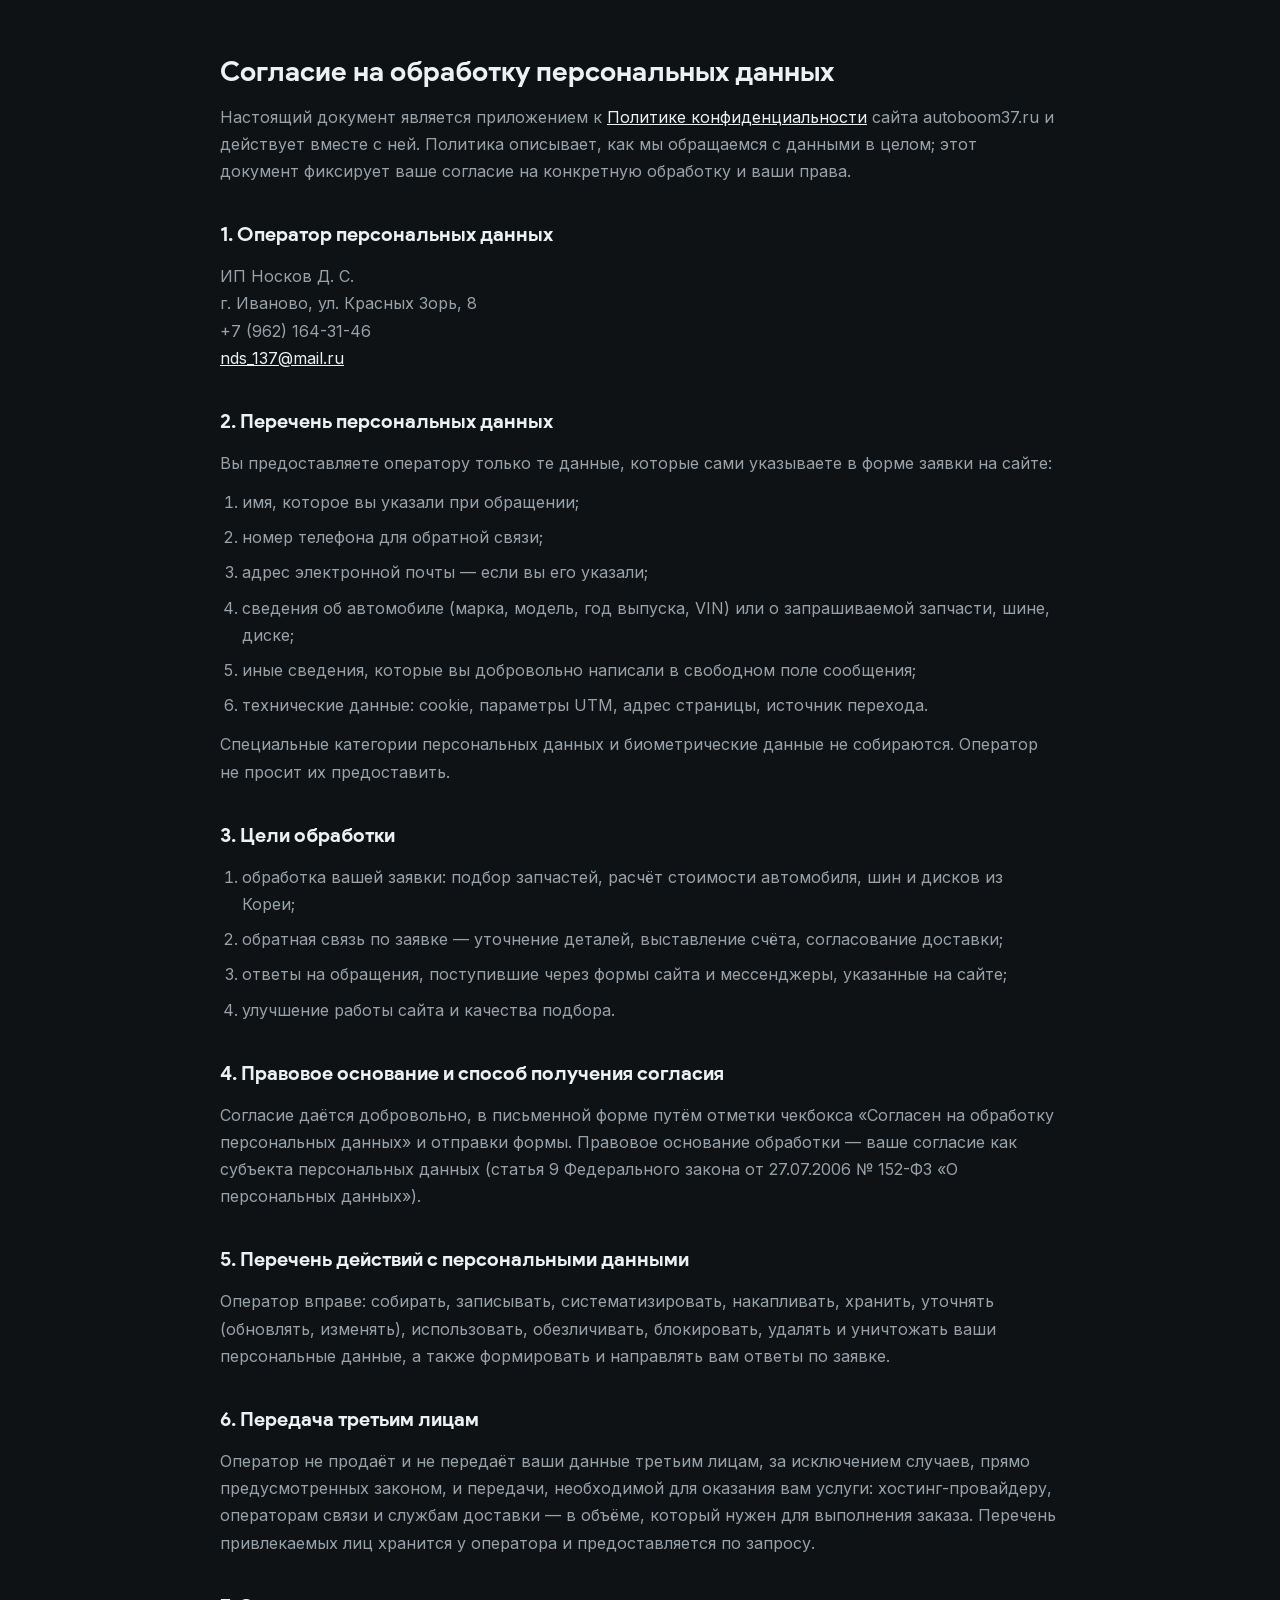
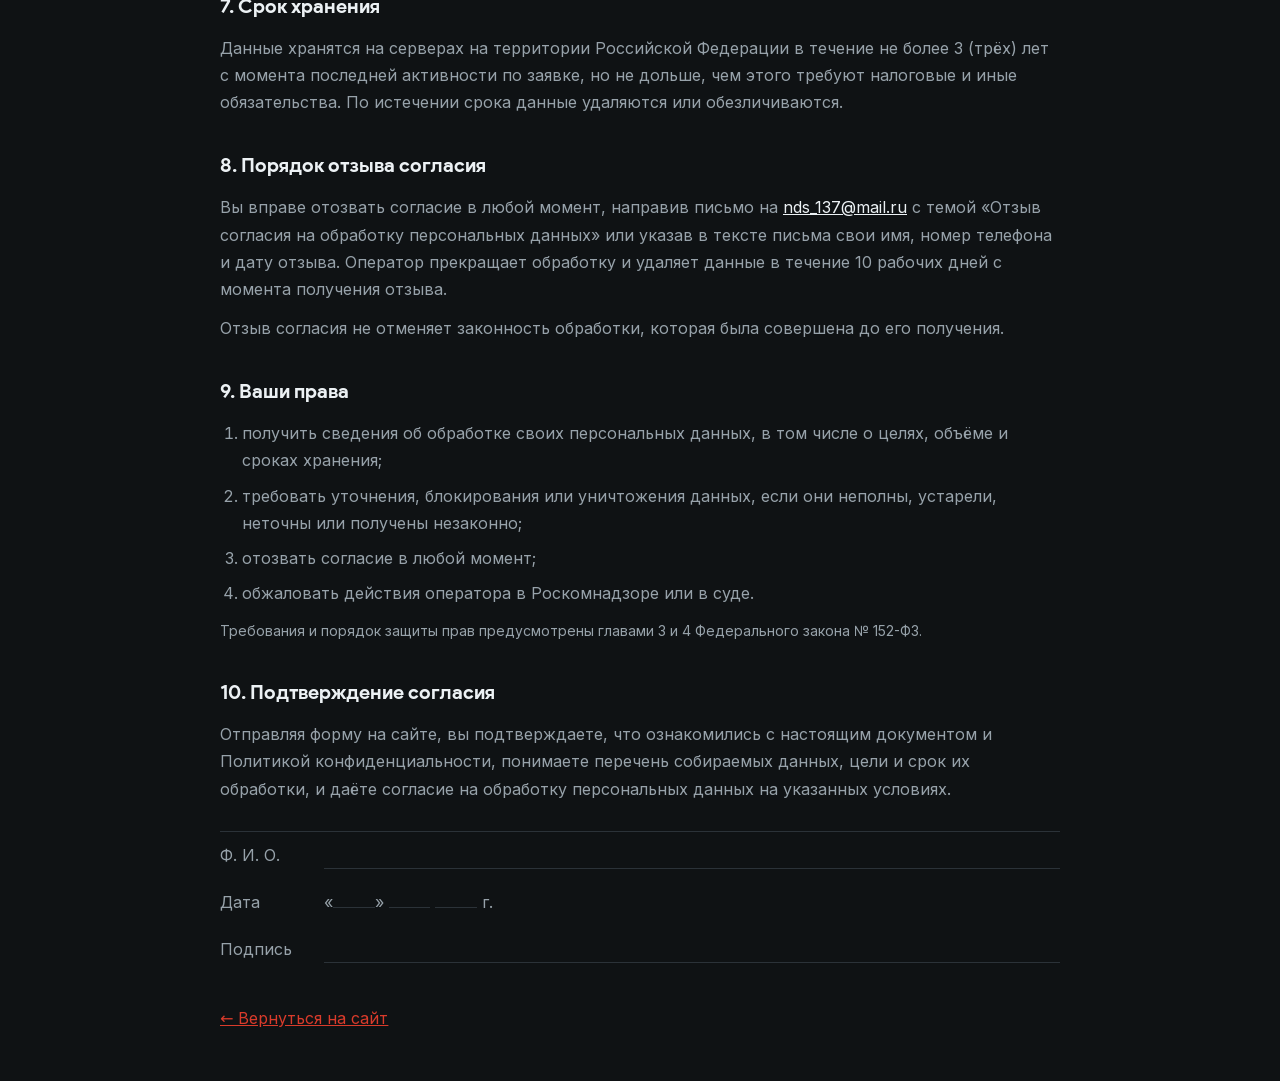
==== consent.html @ f0f8dd4e "Согласие на обработку данных — отдельная страница consent.html Раздел согласия в политике содержал о" ====
<!DOCTYPE html>
<html lang="ru">
<head>
<meta charset="utf-8">
<meta name="viewport" content="width=device-width, initial-scale=1">
<meta name="robots" content="noindex">
<title>Согласие на обработку персональных данных — АвтоБум</title>
<style>
  :root{--bg:#0F1214;--surface:#171B1F;--surface-2:#1F2429;--line:#2B3238;--text:#ECF1F4;--muted:#97A2AA;--accent:#D93B2B}
  *{box-sizing:border-box;margin:0;padding:0}
  body{font-family:Inter,system-ui,-apple-system,"Segoe UI",Roboto,sans-serif;background:var(--bg);color:var(--text);font-size:16px;line-height:1.7;padding:48px 20px}
  .wrap{max-width:840px;margin:0 auto}
  h1{font-family:'Google Sans',Inter,sans-serif;font-size:28px;margin-bottom:8px}
  h2{font-family:'Google Sans',Inter,sans-serif;font-size:20px;margin:32px 0 12px;color:var(--text)}
  p{color:var(--muted);margin-bottom:12px}
  address{font-style:normal;color:var(--muted);margin-bottom:12px}
  a{color:var(--text)}
  .back{display:inline-block;margin-top:32px;color:var(--accent)}
  ol{margin:0 0 12px;padding-left:22px}
  li{color:var(--muted);margin-bottom:8px}
  .sign{margin-top:28px;padding-top:16px;border-top:1px solid var(--line);color:var(--muted)}
  table.sign{border-collapse:collapse;width:100%;table-layout:fixed}
  .sign td{padding:10px 0;color:var(--muted);vertical-align:bottom;overflow-wrap:break-word}
  .sign td:first-child{width:104px;padding-right:12px;white-space:nowrap}
  .sign .line{display:block;height:22px;border-bottom:1px solid var(--line)}
  .sign .fill{display:inline-block;width:2.6em;border-bottom:1px solid var(--line)}
  .note{margin-top:8px;font-size:14px}
</style>
<link rel="stylesheet" href="assets/fonts/fonts.css">
<link rel="icon" type="image/png" sizes="32x32" href="assets/favicon/favicon-32.png">
<link rel="icon" type="image/png" sizes="180x180" href="assets/favicon/favicon-180.png">
</head>
<body>
<div class="wrap">
  <h1>Согласие на обработку персональных данных</h1>
  <p>Настоящий документ является приложением к <a href="policy.html">Политике конфиденциальности</a> сайта autoboom37.ru и действует вместе с ней. Политика описывает, как мы обращаемся с данными в целом; этот документ фиксирует ваше согласие на конкретную обработку и ваши права.</p>

  <h2>1. Оператор персональных данных</h2>
  <address>ИП Носков Д. С.<br>г. Иваново, ул. Красных Зорь, 8<br>+7 (962) 164-31-46<br><a href="mailto:nds_137@mail.ru">nds_137@mail.ru</a></address>

  <h2>2. Перечень персональных данных</h2>
  <p>Вы предоставляете оператору только те данные, которые сами указываете в форме заявки на сайте:</p>
  <ol>
    <li>имя, которое вы указали при обращении;</li>
    <li>номер телефона для обратной связи;</li>
    <li>адрес электронной почты — если вы его указали;</li>
    <li>сведения об автомобиле (марка, модель, год выпуска, VIN) или о запрашиваемой запчасти, шине, диске;</li>
    <li>иные сведения, которые вы добровольно написали в свободном поле сообщения;</li>
    <li>технические данные: cookie, параметры UTM, адрес страницы, источник перехода.</li>
  </ol>
  <p>Специальные категории персональных данных и биометрические данные не собираются. Оператор не просит их предоставить.</p>

  <h2>3. Цели обработки</h2>
  <ol>
    <li>обработка вашей заявки: подбор запчастей, расчёт стоимости автомобиля, шин и дисков из Кореи;</li>
    <li>обратная связь по заявке — уточнение деталей, выставление счёта, согласование доставки;</li>
    <li>ответы на обращения, поступившие через формы сайта и мессенджеры, указанные на сайте;</li>
    <li>улучшение работы сайта и качества подбора.</li>
  </ol>

  <h2>4. Правовое основание и способ получения согласия</h2>
  <p>Согласие даётся добровольно, в письменной форме путём отметки чекбокса «Согласен на обработку персональных данных» и отправки формы. Правовое основание обработки — ваше согласие как субъекта персональных данных (статья 9 Федерального закона от 27.07.2006 № 152-ФЗ «О персональных данных»).</p>

  <h2>5. Перечень действий с персональными данными</h2>
  <p>Оператор вправе: собирать, записывать, систематизировать, накапливать, хранить, уточнять (обновлять, изменять), использовать, обезличивать, блокировать, удалять и уничтожать ваши персональные данные, а также формировать и направлять вам ответы по заявке.</p>

  <h2>6. Передача третьим лицам</h2>
  <p>Оператор не продаёт и не передаёт ваши данные третьим лицам, за исключением случаев, прямо предусмотренных законом, и передачи, необходимой для оказания вам услуги: хостинг-провайдеру, операторам связи и службам доставки — в объёме, который нужен для выполнения заказа. Перечень привлекаемых лиц хранится у оператора и предоставляется по запросу.</p>

  <h2>7. Срок хранения</h2>
  <p>Данные хранятся на серверах на территории Российской Федерации в течение не более 3 (трёх) лет с момента последней активности по заявке, но не дольше, чем этого требуют налоговые и иные обязательства. По истечении срока данные удаляются или обезличиваются.</p>

  <h2>8. Порядок отзыва согласия</h2>
  <p>Вы вправе отозвать согласие в любой момент, направив письмо на <a href="mailto:nds_137@mail.ru">nds_137@mail.ru</a> с темой «Отзыв согласия на обработку персональных данных» или указав в тексте письма свои имя, номер телефона и дату отзыва. Оператор прекращает обработку и удаляет данные в течение 10 рабочих дней с момента получения отзыва.</p>
  <p>Отзыв согласия не отменяет законность обработки, которая была совершена до его получения.</p>

  <h2>9. Ваши права</h2>
  <ol>
    <li>получить сведения об обработке своих персональных данных, в том числе о целях, объёме и сроках хранения;</li>
    <li>требовать уточнения, блокирования или уничтожения данных, если они неполны, устарели, неточны или получены незаконно;</li>
    <li>отозвать согласие в любой момент;</li>
    <li>обжаловать действия оператора в Роскомнадзоре или в суде.</li>
  </ol>
  <p class="note">Требования и порядок защиты прав предусмотрены главами 3 и 4 Федерального закона № 152-ФЗ.</p>

  <h2>10. Подтверждение согласия</h2>
  <p>Отправляя форму на сайте, вы подтверждаете, что ознакомились с настоящим документом и Политикой конфиденциальности, понимаете перечень собираемых данных, цели и срок их обработки, и даёте согласие на обработку персональных данных на указанных условиях.</p>

  <table class="sign">
    <tr><td>Ф. И. О.</td><td><span class="line"></span></td></tr>
    <tr><td>Дата</td><td>«<span class="fill"></span>» <span class="fill"></span> <span class="fill"></span> г.</td></tr>
    <tr><td>Подпись</td><td><span class="line"></span></td></tr>
  </table>

  <a class="back" href="./">← Вернуться на сайт</a>
</div>
</body>
</html>
---- assets/fonts/fonts.css ----
@font-face {
  font-family: 'Inter';
  font-style: normal;
  font-weight: 400;
  font-display: swap;
  src: url('./inter-400-0.woff2') format('woff2');
  unicode-range: U+0460-052F, U+1C80-1C8A, U+20B4, U+2DE0-2DFF, U+A640-A69F, U+FE2E-FE2F;
}
@font-face {
  font-family: 'Inter';
  font-style: normal;
  font-weight: 400;
  font-display: swap;
  src: url('./inter-400-1.woff2') format('woff2');
  unicode-range: U+0301, U+0400-045F, U+0490-0491, U+04B0-04B1, U+2116;
}
@font-face {
  font-family: 'Inter';
  font-style: normal;
  font-weight: 400;
  font-display: swap;
  src: url('./inter-400-2.woff2') format('woff2');
  unicode-range: U+1F00-1FFF;
}
@font-face {
  font-family: 'Inter';
  font-style: normal;
  font-weight: 400;
  font-display: swap;
  src: url('./inter-400-3.woff2') format('woff2');
  unicode-range: U+0370-0377, U+037A-037F, U+0384-038A, U+038C, U+038E-03A1, U+03A3-03FF;
}
@font-face {
  font-family: 'Inter';
  font-style: normal;
  font-weight: 400;
  font-display: swap;
  src: url('./inter-400-4.woff2') format('woff2');
  unicode-range: U+0102-0103, U+0110-0111, U+0128-0129, U+0168-0169, U+01A0-01A1, U+01AF-01B0, U+0300-0301, U+0303-0304, U+0308-0309, U+0323, U+0329, U+1EA0-1EF9, U+20AB;
}
@font-face {
  font-family: 'Inter';
  font-style: normal;
  font-weight: 400;
  font-display: swap;
  src: url('./inter-400-5.woff2') format('woff2');
  unicode-range: U+0100-02BA, U+02BD-02C5, U+02C7-02CC, U+02CE-02D7, U+02DD-02FF, U+0304, U+0308, U+0329, U+1D00-1DBF, U+1E00-1E9F, U+1EF2-1EFF, U+2020, U+20A0-20AB, U+20AD-20C0, U+2113, U+2C60-2C7F, U+A720-A7FF;
}
@font-face {
  font-family: 'Inter';
  font-style: normal;
  font-weight: 400;
  font-display: swap;
  src: url('./inter-400-6.woff2') format('woff2');
  unicode-range: U+0000-00FF, U+0131, U+0152-0153, U+02BB-02BC, U+02C6, U+02DA, U+02DC, U+0304, U+0308, U+0329, U+2000-206F, U+20AC, U+2122, U+2191, U+2193, U+2212, U+2215, U+FEFF, U+FFFD;
}
@font-face {
  font-family: 'Inter';
  font-style: normal;
  font-weight: 500;
  font-display: swap;
  src: url('./inter-500-7.woff2') format('woff2');
  unicode-range: U+0460-052F, U+1C80-1C8A, U+20B4, U+2DE0-2DFF, U+A640-A69F, U+FE2E-FE2F;
}
@font-face {
  font-family: 'Inter';
  font-style: normal;
  font-weight: 500;
  font-display: swap;
  src: url('./inter-500-8.woff2') format('woff2');
  unicode-range: U+0301, U+0400-045F, U+0490-0491, U+04B0-04B1, U+2116;
}
@font-face {
  font-family: 'Inter';
  font-style: normal;
  font-weight: 500;
  font-display: swap;
  src: url('./inter-500-9.woff2') format('woff2');
  unicode-range: U+1F00-1FFF;
}
@font-face {
  font-family: 'Inter';
  font-style: normal;
  font-weight: 500;
  font-display: swap;
  src: url('./inter-500-10.woff2') format('woff2');
  unicode-range: U+0370-0377, U+037A-037F, U+0384-038A, U+038C, U+038E-03A1, U+03A3-03FF;
}
@font-face {
  font-family: 'Inter';
  font-style: normal;
  font-weight: 500;
  font-display: swap;
  src: url('./inter-500-11.woff2') format('woff2');
  unicode-range: U+0102-0103, U+0110-0111, U+0128-0129, U+0168-0169, U+01A0-01A1, U+01AF-01B0, U+0300-0301, U+0303-0304, U+0308-0309, U+0323, U+0329, U+1EA0-1EF9, U+20AB;
}
@font-face {
  font-family: 'Inter';
  font-style: normal;
  font-weight: 500;
  font-display: swap;
  src: url('./inter-500-12.woff2') format('woff2');
  unicode-range: U+0100-02BA, U+02BD-02C5, U+02C7-02CC, U+02CE-02D7, U+02DD-02FF, U+0304, U+0308, U+0329, U+1D00-1DBF, U+1E00-1E9F, U+1EF2-1EFF, U+2020, U+20A0-20AB, U+20AD-20C0, U+2113, U+2C60-2C7F, U+A720-A7FF;
}
@font-face {
  font-family: 'Inter';
  font-style: normal;
  font-weight: 500;
  font-display: swap;
  src: url('./inter-500-13.woff2') format('woff2');
  unicode-range: U+0000-00FF, U+0131, U+0152-0153, U+02BB-02BC, U+02C6, U+02DA, U+02DC, U+0304, U+0308, U+0329, U+2000-206F, U+20AC, U+2122, U+2191, U+2193, U+2212, U+2215, U+FEFF, U+FFFD;
}
@font-face {
  font-family: 'Inter';
  font-style: normal;
  font-weight: 600;
  font-display: swap;
  src: url('./inter-600-14.woff2') format('woff2');
  unicode-range: U+0460-052F, U+1C80-1C8A, U+20B4, U+2DE0-2DFF, U+A640-A69F, U+FE2E-FE2F;
}
@font-face {
  font-family: 'Inter';
  font-style: normal;
  font-weight: 600;
  font-display: swap;
  src: url('./inter-600-15.woff2') format('woff2');
  unicode-range: U+0301, U+0400-045F, U+0490-0491, U+04B0-04B1, U+2116;
}
@font-face {
  font-family: 'Inter';
  font-style: normal;
  font-weight: 600;
  font-display: swap;
  src: url('./inter-600-16.woff2') format('woff2');
  unicode-range: U+1F00-1FFF;
}
@font-face {
  font-family: 'Inter';
  font-style: normal;
  font-weight: 600;
  font-display: swap;
  src: url('./inter-600-17.woff2') format('woff2');
  unicode-range: U+0370-0377, U+037A-037F, U+0384-038A, U+038C, U+038E-03A1, U+03A3-03FF;
}
@font-face {
  font-family: 'Inter';
  font-style: normal;
  font-weight: 600;
  font-display: swap;
  src: url('./inter-600-18.woff2') format('woff2');
  unicode-range: U+0102-0103, U+0110-0111, U+0128-0129, U+0168-0169, U+01A0-01A1, U+01AF-01B0, U+0300-0301, U+0303-0304, U+0308-0309, U+0323, U+0329, U+1EA0-1EF9, U+20AB;
}
@font-face {
  font-family: 'Inter';
  font-style: normal;
  font-weight: 600;
  font-display: swap;
  src: url('./inter-600-19.woff2') format('woff2');
  unicode-range: U+0100-02BA, U+02BD-02C5, U+02C7-02CC, U+02CE-02D7, U+02DD-02FF, U+0304, U+0308, U+0329, U+1D00-1DBF, U+1E00-1E9F, U+1EF2-1EFF, U+2020, U+20A0-20AB, U+20AD-20C0, U+2113, U+2C60-2C7F, U+A720-A7FF;
}
@font-face {
  font-family: 'Inter';
  font-style: normal;
  font-weight: 600;
  font-display: swap;
  src: url('./inter-600-20.woff2') format('woff2');
  unicode-range: U+0000-00FF, U+0131, U+0152-0153, U+02BB-02BC, U+02C6, U+02DA, U+02DC, U+0304, U+0308, U+0329, U+2000-206F, U+20AC, U+2122, U+2191, U+2193, U+2212, U+2215, U+FEFF, U+FFFD;
}
/* Google Sans */
@font-face {
  font-family: 'Google Sans';
  font-style: normal;
  font-weight: 400;
  font-display: swap;
  src: url('./google-sans-400-cyr.woff2') format('woff2');
  unicode-range: U+0301, U+0400-045F, U+0490-0491, U+04B0-04B1, U+2116;
}
@font-face {
  font-family: 'Google Sans';
  font-style: normal;
  font-weight: 400;
  font-display: swap;
  src: url('./google-sans-400-la.woff2') format('woff2');
  unicode-range: U+0000-00FF, U+0131, U+0152-0153, U+02BB-02BC, U+02C6, U+02DA, U+02DC, U+2000-206F, U+20AC, U+2122, U+2191, U+2193, U+2212, U+2215, U+FEFF, U+FFFD;
}
@font-face {
  font-family: 'Google Sans';
  font-style: normal;
  font-weight: 700;
  font-display: swap;
  src: url('./google-sans-700-cyr.woff2') format('woff2');
  unicode-range: U+0301, U+0400-045F, U+0490-0491, U+04B0-04B1, U+2116;
}
@font-face {
  font-family: 'Google Sans';
  font-style: normal;
  font-weight: 700;
  font-display: swap;
  src: url('./google-sans-700-la.woff2') format('woff2');
  unicode-range: U+0000-00FF, U+0131, U+0152-0153, U+02BB-02BC, U+02C6, U+02DA, U+02DC, U+2000-206F, U+20AC, U+2122, U+2191, U+2193, U+2212, U+2215, U+FEFF, U+FFFD;
}
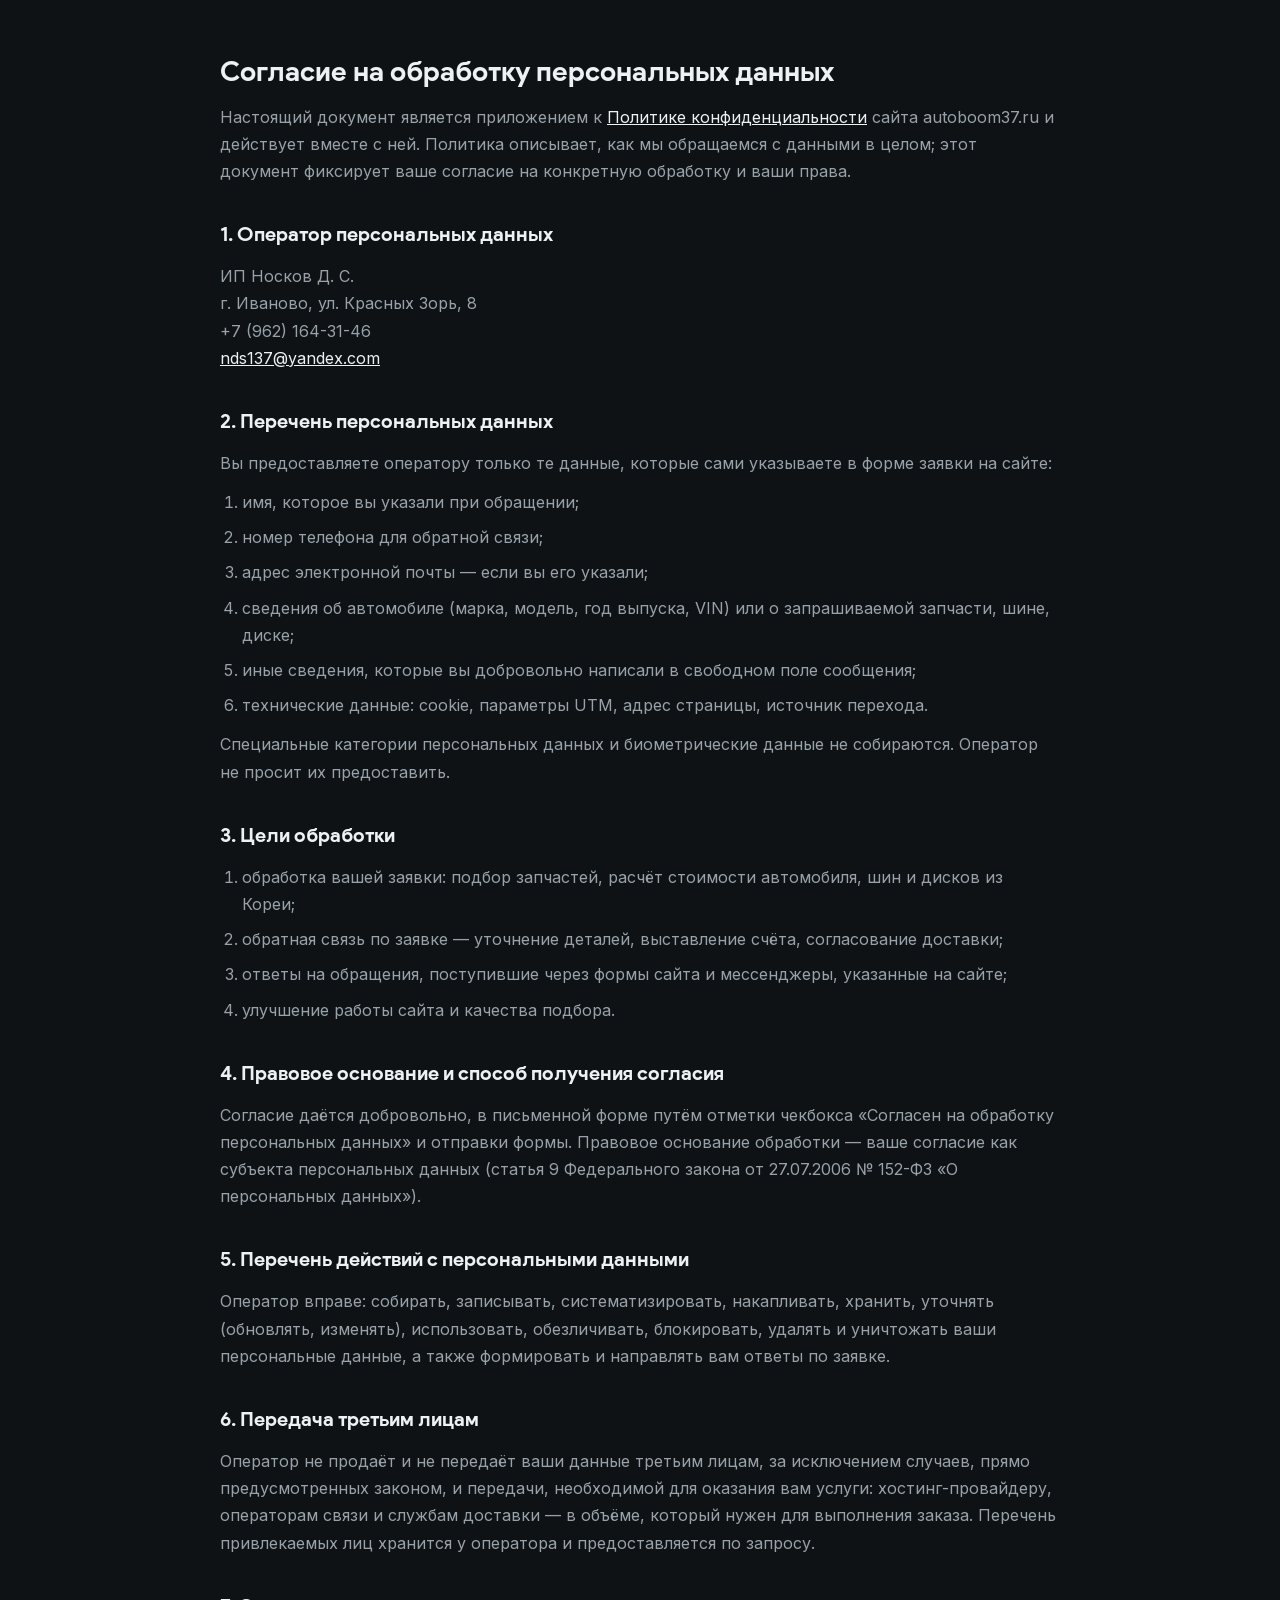
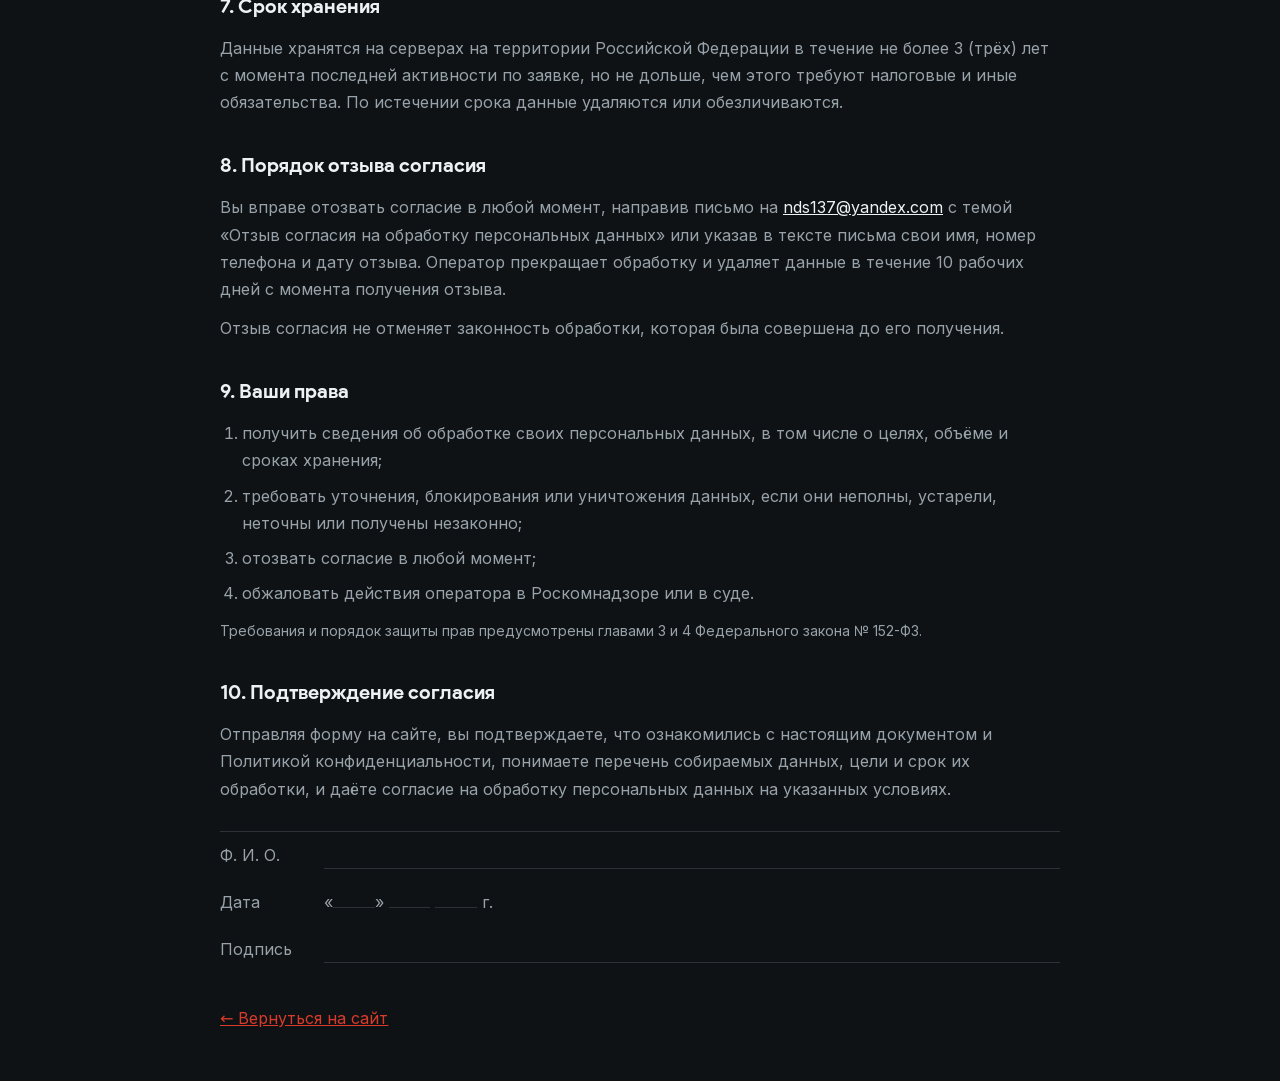
==== commit 5c1350db: "Контакты: почта заменена на nds137@yandex.com Заменена везде, а не только в блоке контактов, чтобы н" ====
--- a/consent.html
+++ b/consent.html
@@ -36,7 +36,7 @@
   <p>Настоящий документ является приложением к <a href="policy.html">Политике конфиденциальности</a> сайта autoboom37.ru и действует вместе с ней. Политика описывает, как мы обращаемся с данными в целом; этот документ фиксирует ваше согласие на конкретную обработку и ваши права.</p>
 
   <h2>1. Оператор персональных данных</h2>
-  <address>ИП Носков Д. С.<br>г. Иваново, ул. Красных Зорь, 8<br>+7 (962) 164-31-46<br><a href="mailto:nds_137@mail.ru">nds_137@mail.ru</a></address>
+  <address>ИП Носков Д. С.<br>г. Иваново, ул. Красных Зорь, 8<br>+7 (962) 164-31-46<br><a href="mailto:nds137@yandex.com">nds137@yandex.com</a></address>
 
   <h2>2. Перечень персональных данных</h2>
   <p>Вы предоставляете оператору только те данные, которые сами указываете в форме заявки на сайте:</p>
@@ -71,7 +71,7 @@
   <p>Данные хранятся на серверах на территории Российской Федерации в течение не более 3 (трёх) лет с момента последней активности по заявке, но не дольше, чем этого требуют налоговые и иные обязательства. По истечении срока данные удаляются или обезличиваются.</p>
 
   <h2>8. Порядок отзыва согласия</h2>
-  <p>Вы вправе отозвать согласие в любой момент, направив письмо на <a href="mailto:nds_137@mail.ru">nds_137@mail.ru</a> с темой «Отзыв согласия на обработку персональных данных» или указав в тексте письма свои имя, номер телефона и дату отзыва. Оператор прекращает обработку и удаляет данные в течение 10 рабочих дней с момента получения отзыва.</p>
+  <p>Вы вправе отозвать согласие в любой момент, направив письмо на <a href="mailto:nds137@yandex.com">nds137@yandex.com</a> с темой «Отзыв согласия на обработку персональных данных» или указав в тексте письма свои имя, номер телефона и дату отзыва. Оператор прекращает обработку и удаляет данные в течение 10 рабочих дней с момента получения отзыва.</p>
   <p>Отзыв согласия не отменяет законность обработки, которая была совершена до его получения.</p>
 
   <h2>9. Ваши права</h2>
